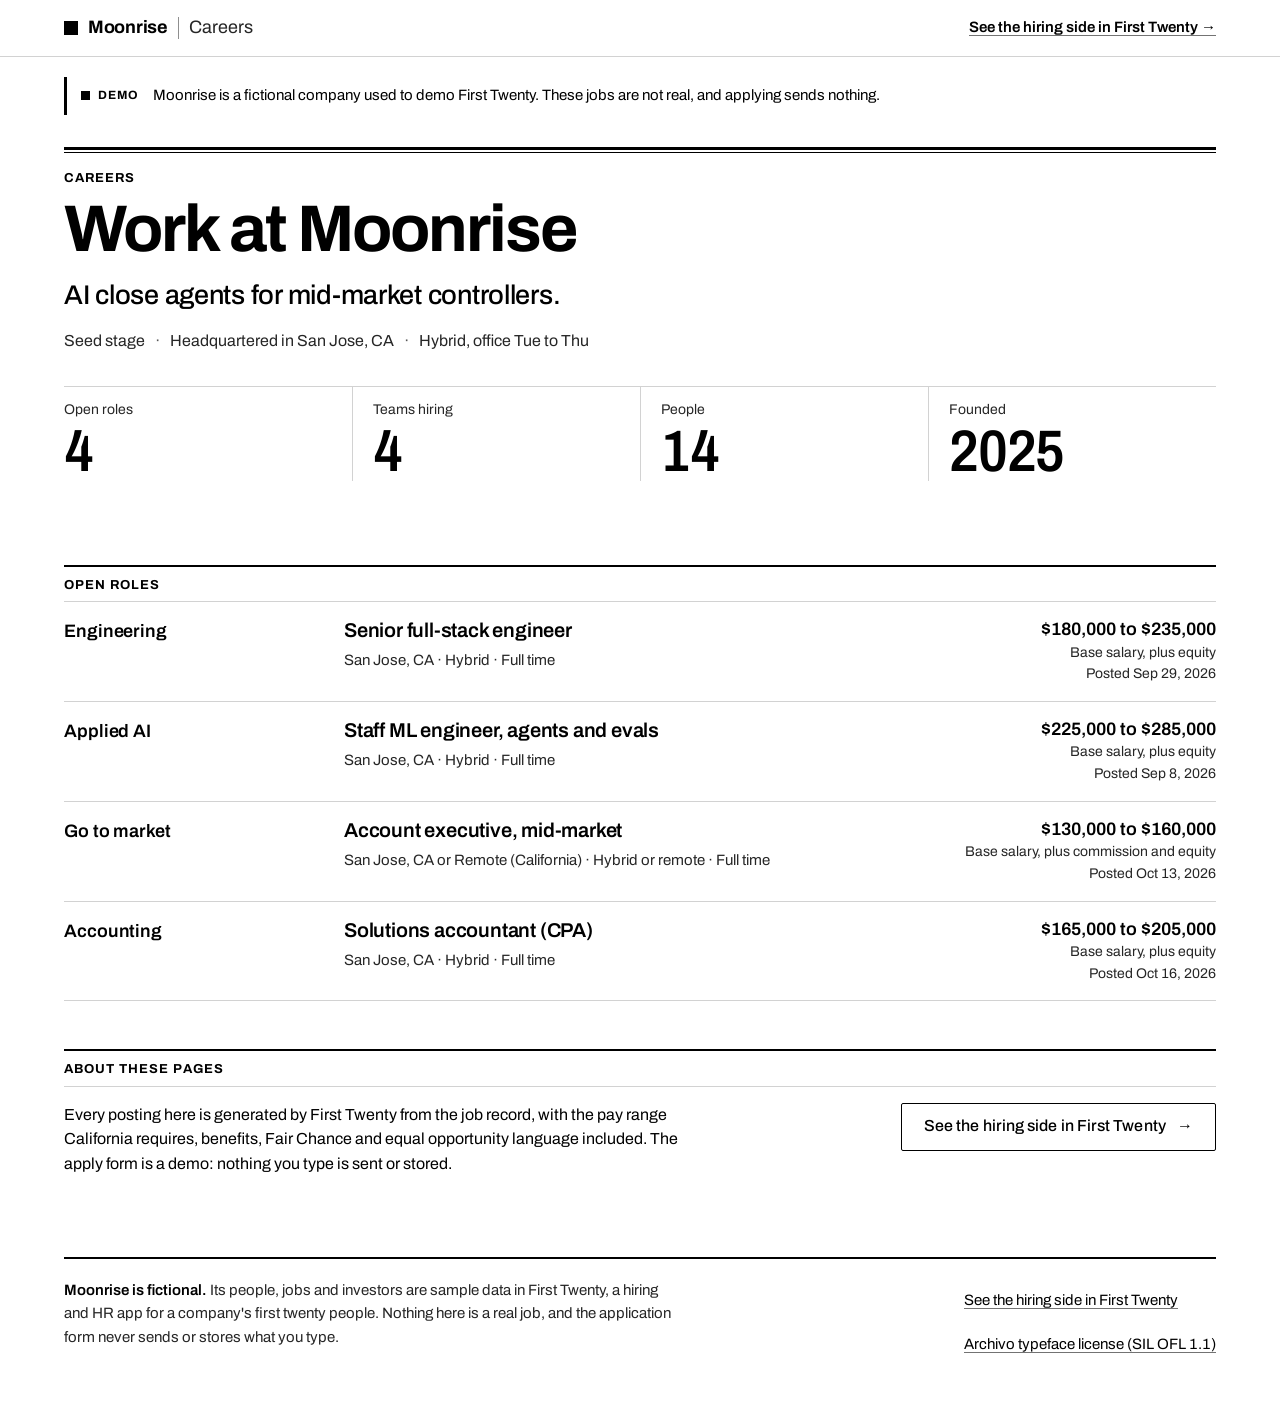
==== careers/index.html @ 11787e9f "Publish site build Co-Authored-By: Claude Sonnet 5.5 <noreply@anthropic.com>" ====
<!doctype html>
<html lang="en">
<head>
<meta charset="utf-8">
<meta name="viewport" content="width=device-width, initial-scale=1">
<meta name="color-scheme" content="light dark">
<meta name="robots" content="noindex, nofollow">
<meta name="description" content="Open roles at Moonrise, a fictional company used to demo First Twenty.">
<title>Careers at Moonrise (demo)</title>
<link rel="icon" href="data:,">
<link rel="stylesheet" href="assets/careers.css">
</head>
<body>
<a class="skip" href="#main">Skip to main content</a>
<header class="masthead">
<div class="wrap masthead__bar">
<a class="brand" href="index.html"><span class="brand__mark" aria-hidden="true"></span><span class="brand__name">Moonrise</span><span class="brand__sub">Careers</span></a>
<nav class="masthead__nav" aria-label="Demo">
<a class="masthead__demo" href="../index.html#hiring.jobs">See the hiring side in First Twenty<span aria-hidden="true">&nbsp;→</span></a>
</nav>
</div>
</header>
<main id="main" tabindex="-1">
<div class="wrap">
<p class="fiction"><span class="fiction__tag">Demo</span><span>Moonrise is a fictional company used to demo First Twenty. These jobs are not real, and applying sends nothing.</span></p>
<div class="pagehead">
<p class="kicker">Careers</p>
<h1 class="pagehead__title">Work at Moonrise</h1>
<p class="lede">AI close agents for mid-market controllers.</p>
<ul class="facts-line"><li>Seed stage</li><li>Headquartered in San Jose, CA</li><li>Hybrid, office Tue to Thu</li></ul>
<dl class="figures">
<div><dt>Open roles</dt><dd>4</dd></div>
<div><dt>Teams hiring</dt><dd>4</dd></div>
<div><dt>People</dt><dd>14</dd></div>
<div><dt>Founded</dt><dd>2025</dd></div>
</dl>
</div>
<section class="section" aria-labelledby="roles-h">
<div class="section__head"><h2 class="label" id="roles-h">Open roles</h2></div>
<section class="team" aria-labelledby="team-d-eng">
<div class="team__head">
<h3 class="team__name" id="team-d-eng">Engineering</h3>
</div>
<ul class="roles">
<li class="role">
<div class="role__main">
<h4 class="role__title"><a class="role__link" href="jobs/senior-full-stack-engineer.html">Senior full-stack engineer</a></h4>
<p class="role__meta">San Jose, CA · Hybrid · Full time</p>
</div>
<div class="role__side">
<p class="role__pay"><span class="vh">Pay range: </span>$180,000 to $235,000</p>
<p class="role__note">Base salary, plus equity</p>
<p class="role__posted">Posted <time datetime="2026-09-29">Sep 29, 2026</time></p>
</div>
</li>
</ul>
</section>
<section class="team" aria-labelledby="team-d-ai">
<div class="team__head">
<h3 class="team__name" id="team-d-ai">Applied AI</h3>
</div>
<ul class="roles">
<li class="role">
<div class="role__main">
<h4 class="role__title"><a class="role__link" href="jobs/staff-ml-engineer-agents-and-evals.html">Staff ML engineer, agents and evals</a></h4>
<p class="role__meta">San Jose, CA · Hybrid · Full time</p>
</div>
<div class="role__side">
<p class="role__pay"><span class="vh">Pay range: </span>$225,000 to $285,000</p>
<p class="role__note">Base salary, plus equity</p>
<p class="role__posted">Posted <time datetime="2026-09-08">Sep 8, 2026</time></p>
</div>
</li>
</ul>
</section>
<section class="team" aria-labelledby="team-d-gtm">
<div class="team__head">
<h3 class="team__name" id="team-d-gtm">Go to market</h3>
</div>
<ul class="roles">
<li class="role">
<div class="role__main">
<h4 class="role__title"><a class="role__link" href="jobs/account-executive-mid-market.html">Account executive, mid-market</a></h4>
<p class="role__meta">San Jose, CA or Remote (California) · Hybrid or remote · Full time</p>
</div>
<div class="role__side">
<p class="role__pay"><span class="vh">Pay range: </span>$130,000 to $160,000</p>
<p class="role__note">Base salary, plus commission and equity</p>
<p class="role__posted">Posted <time datetime="2026-10-13">Oct 13, 2026</time></p>
</div>
</li>
</ul>
</section>
<section class="team" aria-labelledby="team-d-acct">
<div class="team__head">
<h3 class="team__name" id="team-d-acct">Accounting</h3>
</div>
<ul class="roles">
<li class="role">
<div class="role__main">
<h4 class="role__title"><a class="role__link" href="jobs/solutions-accountant-cpa.html">Solutions accountant (CPA)</a></h4>
<p class="role__meta">San Jose, CA · Hybrid · Full time</p>
</div>
<div class="role__side">
<p class="role__pay"><span class="vh">Pay range: </span>$165,000 to $205,000</p>
<p class="role__note">Base salary, plus equity</p>
<p class="role__posted">Posted <time datetime="2026-10-16">Oct 16, 2026</time></p>
</div>
</li>
</ul>
</section>
</section>
<section class="section about" aria-labelledby="about-h">
<div class="section__head"><h2 class="label" id="about-h">About these pages</h2></div>
<div class="about__grid">
<p class="about__text">Every posting here is generated by First Twenty from the job record, with the pay range California requires, benefits, Fair Chance and equal opportunity language included. The apply form is a demo: nothing you type is sent or stored.</p>
<p class="about__action"><a class="btn btn--secondary btn--lg" href="../index.html#hiring.jobs">See the hiring side in First Twenty<span aria-hidden="true">&nbsp;→</span></a></p>
</div>
</section>
</div>
</main>
<footer class="foot">
<div class="wrap">
<div class="foot__grid">
<p class="foot__note"><strong>Moonrise is fictional.</strong> Its people, jobs and investors are sample data in First Twenty, a hiring and HR app for a company's first twenty people. Nothing here is a real job, and the application form never sends or stores what you type.</p>
<ul class="foot__links">
<li><a href="../index.html#hiring.jobs">See the hiring side in First Twenty</a></li>
<li><a href="assets/LICENSE-Archivo.txt">Archivo typeface license (SIL OFL 1.1)</a></li>
</ul>
</div>
</div>
</footer>
</body>
</html>
---- careers/assets/careers.css ----
/*
  Careers pages (src/careers/render.ts): the static demo site (scripts/careers/build.ts) and the server's
  live careers pages (server/src/careers/routes.ts, served at /assets/careers.css on a careers host).
  First Twenty's default look, "Swiss precision" (src/themes/sleek.css), restated for public pages.
  Tokens and rules are copied, not imported.

  White ground, true-black ink, one grotesk (Archivo), square corners. Structure comes from rules:
  a page head opens under a thick-and-thin rule (3px ink, 2px paper, 1px ink); a 2px ink rule starts a
  section with a tracked uppercase micro-label under it; 1px light rules divide rows. One accent
  (ultramarine) for action and the focus ring. Status is a square marker and a word. Figures are
  tabular; big figures are set semi-condensed on Archivo's width axis.

  Public-page sizes: 16px body (the app's 14px is for dense screens), every target at least 44px, and
  rem/em units throughout so text zoom and 200% page zoom reflow instead of clipping.
*/

@font-face {
  font-family: "Archivo Variable";
  font-style: normal;
  font-display: swap;
  font-weight: 100 900;
  font-stretch: 62% 125%;
  src:
    url("archivo-latin-standard-normal.woff2") format("woff2-variations"),
    url("archivo-latin-standard-normal.woff2") format("woff2");
  unicode-range: U+0000-00FF, U+0131, U+0152-0153, U+02BB-02BC, U+02C6, U+02DA, U+02DC, U+0304, U+0308, U+0329, U+2000-206F, U+20AC, U+2122, U+2191, U+2193, U+2212, U+2215, U+FEFF, U+FFFD;
}

:root {
  --paper: #ffffff;
  --surface-2: #f2f2f2;
  --ink: #000000;
  --ink-2: #262626;
  --ink-3: #575757;
  --line: #d2d2d2;
  --line-strong: #8f8f8f;
  --control-border: #767676;
  --accent: #0035cc;
  --accent-hover: #002799;
  --accent-ink: #ffffff;
  --good: #0e6b35;
  --bad: #c2170c;
  --focus: #0035cc;
  --rule: #000000;
  --hover: rgb(0 0 0 / 0.045);
  --press: rgb(0 0 0 / 0.1);
  --selection: rgb(0 53 204 / 0.2);
  --focus-fill: rgb(0 53 204 / 0.06);
  --link-line: rgb(0 0 0 / 0.55);
  --w-regular: 400;
  --w-medium: 500;
  --w-semi: 600;
  --w-bold: 700;
  --figure-stretch: 84%;
  --font: "Archivo Variable", "Helvetica Neue", Arial, system-ui, sans-serif;
  color-scheme: light;
}

/* Dark, designed rather than inverted (the sleek dark tokens): a warm charcoal ground, rows that stay
   visible, near-white section rules, a mid ultramarine fill with white words for the primary action, a
   light tint of the same blue for the focus ring, and weights a step thinner so light words do not bloom. */
@media (prefers-color-scheme: dark) {
  :root {
    --paper: #141413;
    --surface-2: #1f1f1d;
    --ink: #f3f2ee;
    --ink-2: #dddcd6;
    --ink-3: #aaa9a2;
    --line: #3a3a37;
    --line-strong: #7c7b75;
    --control-border: #8e8d86;
    --accent: #2766d2;
    --accent-hover: #1d55b5;
    --accent-ink: #ffffff;
    --good: #56c78f;
    --bad: #ff7468;
    --focus: #86b3ff;
    --rule: #f3f2ee;
    --hover: rgb(255 255 255 / 0.06);
    --press: rgb(255 255 255 / 0.13);
    --selection: rgb(134 179 255 / 0.3);
    --focus-fill: rgb(134 179 255 / 0.1);
    --link-line: rgb(243 242 238 / 0.55);
    --w-regular: 370;
    --w-medium: 460;
    --w-semi: 560;
    --w-bold: 660;
    color-scheme: dark;
  }
}

/* ---------- Base ------------------------------------------------------------------------------ */

*,
*::before,
*::after {
  box-sizing: border-box;
}

html {
  -webkit-text-size-adjust: 100%;
  text-size-adjust: 100%;
}

@media (prefers-reduced-motion: no-preference) {
  html {
    scroll-behavior: smooth;
  }
}

body {
  margin: 0;
  background: var(--paper);
  color: var(--ink);
  font-family: var(--font);
  font-size: 1rem;
  font-weight: var(--w-regular);
  line-height: 1.55;
  font-variant-numeric: tabular-nums;
  overflow-wrap: break-word;
  -webkit-font-smoothing: antialiased;
}

::selection {
  background: var(--selection);
}

strong,
b {
  font-weight: var(--w-semi);
}

h1,
h2,
h3,
h4 {
  font-weight: var(--w-semi);
  letter-spacing: -0.005em;
  text-wrap: balance;
}

a {
  color: var(--ink);
  text-decoration-line: underline;
  text-decoration-thickness: 1px;
  text-decoration-color: var(--link-line);
  text-underline-offset: 3px;
}

a:hover {
  text-decoration-thickness: 2px;
  text-decoration-color: currentColor;
}

/* Focus: a square 2px accent ring with a 2px paper gap, everywhere. */
:focus-visible {
  outline: 2px solid var(--focus);
  outline-offset: 2px;
  border-radius: 0;
}

main:focus,
[tabindex="-1"]:focus {
  outline: none;
}

.vh {
  position: absolute !important;
  width: 1px;
  height: 1px;
  padding: 0;
  margin: -1px;
  overflow: hidden;
  clip: rect(0 0 0 0);
  white-space: nowrap;
  border: 0;
}

.wrap {
  width: 100%;
  max-width: 76rem;
  margin-inline: auto;
  padding-inline: 1rem;
}

@media (min-width: 48em) {
  .wrap {
    padding-inline: 2rem;
  }
}

.skip {
  position: absolute;
  top: 0.5rem;
  left: 0.5rem;
  z-index: 10;
  display: inline-flex;
  align-items: center;
  min-height: 44px;
  padding: 0.5rem 1rem;
  background: var(--ink);
  color: var(--paper);
  font-weight: var(--w-semi);
  text-decoration: none;
  transform: translateY(calc(-100% - 1rem));
}

.skip:focus {
  transform: none;
  outline: 2px solid var(--focus);
  outline-offset: 2px;
}

/* ---------- Masthead -------------------------------------------------------------------------- */

.masthead {
  border-bottom: 1px solid var(--line);
}

.masthead__bar {
  display: flex;
  flex-wrap: wrap;
  align-items: center;
  justify-content: space-between;
  gap: 0 1.5rem;
  padding-block: 0.375rem;
}

.brand {
  display: inline-flex;
  align-items: center;
  gap: 0.625rem;
  min-height: 44px;
  color: var(--ink);
  text-decoration: none;
  font-size: 1.125rem;
  line-height: 1.2;
}

.brand:hover {
  text-decoration: none;
}

.brand:hover .brand__name {
  text-decoration: underline 2px;
  text-underline-offset: 4px;
}

.brand__mark {
  flex: none;
  width: 0.875rem;
  height: 0.875rem;
  background: var(--ink);
}

.brand__name {
  font-weight: var(--w-bold);
  letter-spacing: -0.015em;
}

.brand__sub {
  padding-left: 0.625rem;
  border-left: 1px solid var(--line-strong);
  color: var(--ink-2);
}

.masthead__demo {
  display: inline-flex;
  align-items: center;
  min-height: 44px;
  font-size: 0.9375rem;
  font-weight: var(--w-semi);
}

/* ---------- Fictional-company notice ------------------------------------------------------------ */

.fiction {
  display: flex;
  flex-wrap: wrap;
  align-items: baseline;
  gap: 0.25rem 0.875rem;
  margin: 1.25rem 0 0;
  padding: 0.5rem 0 0.5rem 0.875rem;
  border-left: 3px solid var(--ink);
  font-size: 0.9375rem;
  line-height: 1.45;
}

.fiction__tag {
  display: inline-flex;
  align-items: center;
  gap: 0.5rem;
  font-size: 0.75rem;
  font-weight: var(--w-bold);
  letter-spacing: 0.08em;
  text-transform: uppercase;
}

.fiction__tag::before {
  content: "";
  width: 0.5625rem;
  height: 0.5625rem;
  background: var(--ink);
}

/* ---------- Page head: the thick-and-thin rule -------------------------------------------------- */

.pagehead {
  position: relative;
  margin-top: 2rem;
  padding-top: 1.25rem;
  padding-bottom: 2.25rem;
  border-top: 3px solid var(--rule);
}

/* The thin rule: 1px, 2px under the thick one. A border rather than a shadow, so forced colors keep it. */
.pagehead::before {
  content: "";
  position: absolute;
  top: 2px;
  right: 0;
  left: 0;
  border-top: 1px solid var(--rule);
}

.kicker {
  margin: 0 0 0.625rem;
  font-size: 0.8125rem;
  font-weight: var(--w-bold);
  letter-spacing: 0.08em;
  line-height: 1.25;
  text-transform: uppercase;
}

.pagehead__title {
  margin: 0;
  font-size: clamp(2.25rem, 1.4rem + 3.4vw, 4.25rem);
  font-weight: var(--w-bold);
  line-height: 1.02;
  letter-spacing: -0.03em;
}

.lede {
  max-width: 38ch;
  margin: 1rem 0 0;
  font-size: clamp(1.25rem, 1.05rem + 0.8vw, 1.75rem);
  font-weight: var(--w-medium);
  line-height: 1.25;
  letter-spacing: -0.01em;
}

.facts-line {
  display: flex;
  flex-wrap: wrap;
  gap: 0.25rem 0;
  margin: 1rem 0 0;
  padding: 0;
  list-style: none;
  color: var(--ink-2);
}

.facts-line li:not(:last-child)::after {
  content: "·";
  padding-inline: 0.625rem;
  color: var(--ink-3);
}

/* On a phone the facts stack, one per line, without separators left dangling at line ends. */
@media (max-width: 39.99em) {
  .facts-line {
    flex-direction: column;
  }

  .facts-line li:not(:last-child)::after {
    content: none;
  }
}

/* Big figures: semi-condensed numerals with sentence-case labels, divided by 1px rules. */
.figures {
  display: grid;
  grid-template-columns: repeat(2, minmax(0, 1fr));
  margin: 2rem 0 0;
  border-top: 1px solid var(--line);
}

@media (min-width: 40em) {
  .figures {
    grid-template-columns: repeat(4, minmax(0, 1fr));
  }
}

.figures > div {
  padding: 0.75rem 1rem 0 0;
}

@media (min-width: 40em) {
  .figures > div + div {
    padding-left: 1.25rem;
    border-left: 1px solid var(--line);
  }
}

@media (max-width: 39.99em) {
  .figures > div:nth-child(even) {
    padding-left: 1rem;
    border-left: 1px solid var(--line);
  }

  .figures > div:nth-child(n + 3) {
    margin-top: 0.75rem;
    border-top: 1px solid var(--line);
  }
}

.figures dt {
  font-size: 0.875rem;
  color: var(--ink-2);
}

.figures dd {
  margin: 0.125rem 0 0;
  font-size: clamp(2.5rem, 1.9rem + 2.2vw, 3.75rem);
  font-weight: var(--w-semi);
  font-stretch: var(--figure-stretch);
  font-variant-numeric: tabular-nums lining-nums;
  line-height: 1;
  letter-spacing: -0.02em;
}

/* ---------- Sections: 2px rule, uppercase micro-label ------------------------------------------- */

.section {
  margin-top: 3rem;
  border-top: 2px solid var(--rule);
}

.section__head {
  display: flex;
  flex-wrap: wrap;
  align-items: baseline;
  justify-content: space-between;
  gap: 0.25rem 1rem;
  padding: 0.625rem 0 0.5rem;
  border-bottom: 1px solid var(--line);
}

.label {
  margin: 0;
  font-size: 0.8125rem;
  font-weight: var(--w-bold);
  letter-spacing: 0.08em;
  line-height: 1.25;
  text-transform: uppercase;
}

/* ---------- Open roles ------------------------------------------------------------------------- */

.team {
  display: grid;
  grid-template-columns: minmax(0, 1fr);
  border-bottom: 1px solid var(--line);
}

@media (min-width: 56em) {
  .team {
    grid-template-columns: 15rem minmax(0, 1fr);
    column-gap: 2.5rem;
  }
}

.team__head {
  padding: 1.125rem 0 0.25rem;
}

.team__name {
  margin: 0;
  font-size: 1.125rem;
  line-height: 1.3;
}

.team__count {
  margin: 0.125rem 0 0;
  font-size: 0.875rem;
  color: var(--ink-2);
}

.roles {
  margin: 0;
  padding: 0;
  list-style: none;
}

/* A role row is one big target: the title link stretches over the whole row. The row keeps to the
   column, so its rules, hover fill and focus ring line up with every other rule on the page. */
.role {
  position: relative;
  display: grid;
  grid-template-columns: minmax(0, 1fr);
  gap: 0.5rem 2rem;
  margin-inline: 0;
  padding: 1rem 0;
  border-top: 1px solid var(--line);
  transition: background-color 90ms linear;
}

.role:first-child {
  border-top: 0;
}

@media (max-width: 55.99em) {
  .role:first-child {
    border-top: 1px solid var(--line);
  }
}

@media (min-width: 40em) {
  .role {
    grid-template-columns: minmax(0, 1fr) auto;
    align-items: start;
  }

  .role__side {
    text-align: right;
  }
}

.role:hover {
  background: var(--hover);
}

.role:active {
  background: var(--press);
}

.role__title {
  margin: 0;
  font-size: 1.25rem;
  line-height: 1.25;
  letter-spacing: -0.01em;
}

.role__link {
  color: var(--ink);
  text-decoration: none;
}

.role__link::after {
  content: "";
  position: absolute;
  inset: 0;
}

.role:hover .role__link {
  text-decoration: underline 2px;
  text-underline-offset: 4px;
}

@supports selector(:has(a)) {
  /* The ring sits on the row's own edge and a light accent tint fills it, so the focused row reads as
     a selected cell while its text stays on the column line. */
  .role:has(.role__link:focus-visible) {
    outline: 2px solid var(--focus);
    outline-offset: 0;
    background: var(--focus-fill);
  }

  .role__link:focus-visible {
    outline: none;
  }
}

.role__meta {
  margin: 0.375rem 0 0;
  color: var(--ink-2);
  font-size: 0.9375rem;
}

.role__side p {
  margin: 0;
}

.role__pay {
  font-size: 1.125rem;
  font-weight: var(--w-semi);
  line-height: 1.3;
}

.role__note,
.role__posted {
  font-size: 0.875rem;
  color: var(--ink-2);
}

.empty {
  padding: 1.5rem 0;
}

.about__grid {
  display: grid;
  gap: 1rem 3rem;
  padding-top: 1rem;
}

@media (min-width: 56em) {
  .about__grid {
    grid-template-columns: minmax(0, 40rem) auto;
    justify-content: space-between;
    align-items: start;
  }
}

.about__text,
.about__action {
  margin: 0;
}

/* ---------- Buttons ---------------------------------------------------------------------------- */

.btn {
  display: inline-flex;
  align-items: center;
  justify-content: center;
  gap: 0.5rem;
  min-height: 44px;
  padding: 0.625rem 1.125rem;
  border: 1px solid transparent;
  border-radius: 2px;
  background: transparent;
  color: var(--ink);
  font: inherit;
  font-size: 1rem;
  font-weight: var(--w-medium);
  line-height: 1.15;
  letter-spacing: 0.005em;
  text-align: center;
  text-decoration: none;
  cursor: pointer;
  transition:
    background-color 90ms linear,
    border-color 90ms linear,
    color 90ms linear;
}

.btn:hover {
  text-decoration: none;
}

.btn:active {
  transform: translateY(1px);
}

.btn--lg {
  min-height: 48px;
  padding-inline: 1.375rem;
}

.btn--primary {
  background: var(--accent);
  border-color: var(--accent);
  color: var(--accent-ink);
  font-weight: var(--w-semi);
}

.btn--primary:hover {
  background: var(--accent-hover);
  border-color: var(--accent-hover);
}

.btn--primary:active {
  background: var(--ink);
  border-color: var(--ink);
  color: var(--paper);
}

/* An accent ring on an accent fill reads as a slightly bigger button: ink ring across the paper gap. */
.btn--primary:focus-visible {
  outline-color: var(--ink);
}

.btn--secondary {
  border-color: var(--ink);
}

.btn--secondary:hover,
.btn--ghost:hover {
  background: var(--hover);
  border-color: var(--ink);
}

.btn--secondary:active,
.btn--ghost:active {
  background: var(--ink);
  border-color: var(--ink);
  color: var(--paper);
}

.btn--ghost {
  border-color: var(--line-strong);
}

.btn--block {
  display: flex;
  width: 100%;
}

/* ---------- Job page --------------------------------------------------------------------------- */

.crumbs {
  margin: 1rem 0 0;
}

.back {
  display: inline-flex;
  align-items: center;
  min-height: 44px;
  font-size: 0.9375rem;
  font-weight: var(--w-semi);
}

.pagehead--job {
  display: flex;
  flex-wrap: wrap;
  align-items: flex-end;
  justify-content: space-between;
  gap: 1.5rem 2.5rem;
  margin-top: 0.75rem;
}

.pagehead__text {
  flex: 1 1 28rem;
  min-width: 0;
}

.pagehead--job .pagehead__title {
  max-width: 24ch;
  font-size: clamp(2rem, 1.35rem + 2.4vw, 3.25rem);
  line-height: 1.05;
  letter-spacing: -0.025em;
}

.subtitle {
  margin: 0.875rem 0 0;
  font-size: 1.125rem;
  line-height: 1.4;
}

.job {
  display: grid;
  grid-template-columns: minmax(0, 1fr);
  grid-template-areas:
    "facts"
    "posting";
}

.facts {
  grid-area: facts;
}

.posting {
  grid-area: posting;
}

@media (min-width: 60em) {
  .job {
    grid-template-columns: minmax(0, 1fr) 19rem;
    grid-template-areas: "posting facts";
    column-gap: 5rem;
  }

  /* The 1px rule that runs down the gutter between the main and side columns. */
  .facts {
    position: relative;
  }

  .facts::before {
    content: "";
    position: absolute;
    top: 0;
    bottom: 0;
    left: -2.5rem;
    width: 1px;
    background: var(--line);
  }
}

@media (min-width: 60em) and (min-height: 40em) {
  .facts__inner {
    position: sticky;
    top: 1.5rem;
  }
}

.facts__inner {
  border-top: 2px solid var(--rule);
}

.facts__h {
  padding: 0.625rem 0 0.5rem;
  border-bottom: 1px solid var(--line);
}

.facts__list {
  margin: 0;
}

.facts__list > div {
  display: grid;
  grid-template-columns: 7rem minmax(0, 1fr);
  gap: 0.25rem 1rem;
  padding: 0.6875rem 0;
  border-bottom: 1px solid var(--line);
}

.facts__list dt {
  font-size: 0.875rem;
  color: var(--ink-2);
  line-height: 1.5;
}

.facts__list dd {
  margin: 0;
  font-weight: var(--w-semi);
  line-height: 1.4;
}

/* The way to apply stays in view with the sticky column. On narrower screens the facts sit right under
   the page head's own Apply button, so this one would only repeat it. */
.facts__apply {
  margin: 1.25rem 0 0;
}

@media (max-width: 59.99em) {
  .facts__apply {
    display: none;
  }
}

.facts__list > .facts__pay {
  grid-template-columns: minmax(0, 1fr);
  padding-block: 0.75rem 0.875rem;
}

.fig {
  display: block;
  font-size: clamp(1.625rem, 1.4rem + 0.6vw, 1.875rem);
  font-weight: var(--w-semi);
  font-stretch: var(--figure-stretch);
  font-variant-numeric: tabular-nums lining-nums;
  line-height: 1.1;
  letter-spacing: -0.015em;
}

.facts__sub {
  display: block;
  margin-top: 0.25rem;
  font-size: 0.875rem;
  font-weight: var(--w-regular);
  color: var(--ink-2);
}

/* Status: a square marker and a word, in the status hue. */
.status {
  display: inline-flex;
  align-items: baseline;
  gap: 0.5rem;
  font-weight: var(--w-semi);
}

.status__mark {
  flex: none;
  width: 0.625rem;
  height: 0.625rem;
  background: currentColor;
}

.status--good {
  color: var(--good);
}

/* Posting body */
.posting {
  max-width: 44rem;
  margin-top: 2.25rem;
  font-size: 1.0625rem;
  line-height: 1.6;
}

@media (min-width: 60em) {
  .posting {
    margin-top: 0;
  }
}

.posting p {
  margin: 0 0 1rem;
}

.psec {
  margin-top: 2.25rem;
  border-top: 2px solid var(--rule);
}

.psec:first-child {
  margin-top: 0;
}

.psec__h {
  margin: 0 0 1rem;
  padding: 0.625rem 0 0.5rem;
  border-bottom: 1px solid var(--line);
  font-size: 0.8125rem;
  font-weight: var(--w-bold);
  letter-spacing: 0.08em;
  line-height: 1.25;
  text-transform: uppercase;
}

.pblock {
  margin-top: 1.75rem;
}

.pblock--lead p:first-child {
  font-size: clamp(1.1875rem, 1.1rem + 0.4vw, 1.375rem);
  font-weight: var(--w-medium);
  line-height: 1.4;
  letter-spacing: -0.005em;
}

.pblock--after {
  padding-top: 1rem;
  border-top: 1px solid var(--line);
}

.psec--fine {
  font-size: 0.9375rem;
  color: var(--ink-2);
}

.ticks {
  margin: 0 0 1rem;
  padding: 0;
  list-style: none;
}

.ticks li {
  position: relative;
  margin-bottom: 0.625rem;
  padding-left: 1.375rem;
}

.ticks li::before {
  content: "";
  position: absolute;
  top: 0.62em;
  left: 0;
  width: 0.4375rem;
  height: 0.4375rem;
  background: var(--ink);
}

/* ---------- Apply ------------------------------------------------------------------------------ */

.apply {
  margin-top: 4rem;
  border-top: 2px solid var(--rule);
  scroll-margin-top: 1rem;
}

.apply__grid {
  display: grid;
  grid-template-columns: minmax(0, 1fr);
  gap: 1.25rem 5rem;
  padding-top: 0.625rem;
}

@media (min-width: 60em) {
  .apply__grid {
    grid-template-columns: minmax(0, 1fr) minmax(0, 40rem);
  }
}

.apply__h {
  margin: 0;
}

.apply__h .label {
  display: block;
}

.apply__title {
  display: block;
  margin-top: 1rem;
  font-size: clamp(1.75rem, 1.3rem + 1.6vw, 2.5rem);
  font-weight: var(--w-bold);
  line-height: 1.08;
  letter-spacing: -0.025em;
  text-transform: none;
}

.apply__meta {
  margin: 0.875rem 0 0;
  color: var(--ink-2);
  line-height: 1.45;
}

.apply__pay {
  margin: 1.25rem 0 0;
  padding-top: 0.75rem;
  border-top: 1px solid var(--line);
}

/* On a phone the form follows the title straight away; the pay is already in the facts above. */
@media (max-width: 59.99em) {
  .apply__pay {
    display: none;
  }
}

@media (min-width: 60em) and (min-height: 40em) {
  .apply__intro {
    align-self: stretch;
  }

  .apply__sticky {
    position: sticky;
    top: 1.5rem;
  }
}

.apply__body {
  padding-top: 0.25rem;
}

.demo-note {
  margin: 0 0 2rem;
  padding: 0.25rem 0 0.25rem 1rem;
  border-left: 3px solid var(--ink);
}

.demo-note p {
  margin: 0.375rem 0 0;
  color: var(--ink-2);
}

.demo-note .demo-note__lead {
  margin: 0;
  color: var(--ink);
  font-size: 1.1875rem;
  font-weight: var(--w-semi);
  line-height: 1.3;
}

.form__req {
  margin: 0 0 1.25rem;
  font-size: 0.9375rem;
  color: var(--ink-2);
}

.field {
  margin-bottom: 1.5rem;
}

.field__label {
  display: block;
  margin-bottom: 0.375rem;
  font-weight: var(--w-semi);
  line-height: 1.35;
}

.opt {
  font-weight: var(--w-regular);
  color: var(--ink-2);
}

.field__hint {
  margin: 0 0 0.5rem;
  font-size: 0.9375rem;
  line-height: 1.45;
  color: var(--ink-2);
}

.input {
  display: block;
  width: 100%;
  min-height: 48px;
  padding: 0.625rem 0.75rem;
  border: 1px solid var(--control-border);
  border-radius: 2px;
  background: var(--paper);
  color: var(--ink);
  font: inherit;
  font-size: 1rem;
  line-height: 1.4;
  transition: border-color 90ms linear;
}

.textarea {
  min-height: 9.5rem;
  resize: vertical;
  line-height: 1.5;
}

.input:hover {
  border-color: var(--ink);
}

/* Focus hugs the field: a square 2px accent ring over the border. */
.input:focus,
.input:focus-visible {
  border-color: var(--focus);
  outline: 2px solid var(--focus);
  outline-offset: -1px;
  border-radius: 2px;
}

/* An error says so on the field too: a 2px red frame (the message under it says what is wrong). */
.input[aria-invalid="true"],
.input[aria-invalid="true"]:hover {
  border-color: var(--bad);
  box-shadow: inset 0 0 0 1px var(--bad);
}

.file {
  display: block;
  width: 100%;
  max-width: 100%;
  padding: 0.125rem 0;
  color: var(--ink-2);
  font: inherit;
  font-size: 0.9375rem;
}

.file::file-selector-button {
  min-height: 44px;
  margin-right: 0.875rem;
  padding: 0.5rem 1.125rem;
  border: 1px solid var(--ink);
  border-radius: 2px;
  background: transparent;
  color: var(--ink);
  font: inherit;
  font-weight: var(--w-medium);
  cursor: pointer;
  transition: background-color 90ms linear;
}

.file:hover::file-selector-button {
  background: var(--hover);
}

.file[aria-invalid="true"]::file-selector-button {
  border-color: var(--bad);
  box-shadow: inset 0 0 0 1px var(--bad);
}

.field__error {
  display: flex;
  align-items: baseline;
  gap: 0.5rem;
  margin: 0.5rem 0 0;
  color: var(--bad);
  font-weight: var(--w-semi);
  line-height: 1.4;
}

.field__error::before {
  content: "";
  flex: none;
  width: 0.625rem;
  height: 0.625rem;
  background: currentColor;
}

.field__error[hidden] {
  display: none;
}

.errors {
  margin: 0 0 1.75rem;
  padding: 0.375rem 0 0.375rem 1rem;
  border-left: 3px solid var(--bad);
}

.errors[hidden] {
  display: none;
}

.errors__title {
  margin: 0 0 0.25rem;
  color: var(--bad);
  font-size: 1.125rem;
  line-height: 1.3;
}

.errors__list {
  margin: 0;
  padding: 0;
  list-style: none;
}

.errors__list a {
  display: inline-flex;
  align-items: center;
  min-height: 44px;
  color: var(--bad);
  font-weight: var(--w-semi);
  text-decoration-color: currentColor;
}

.selfid {
  margin: 2rem 0 1.75rem;
  padding-top: 1rem;
  border-top: 1px solid var(--line);
  font-size: 0.9375rem;
  color: var(--ink-2);
}

.selfid__h {
  margin: 0 0 0.375rem;
  color: var(--ink);
  font-size: 1rem;
}

.selfid p {
  margin: 0;
}

.form__actions {
  display: flex;
  flex-wrap: wrap;
  align-items: center;
  gap: 0.75rem 1.25rem;
}

.form__fine {
  margin: 0;
  font-size: 0.9375rem;
  color: var(--ink-2);
}

.done {
  padding: 0.25rem 0 0.25rem 1.25rem;
  border-left: 3px solid var(--good);
}

.done__status {
  margin: 0;
  font-size: 0.8125rem;
  letter-spacing: 0.08em;
  text-transform: uppercase;
}

.done__title {
  margin: 0.5rem 0 0.75rem;
  font-size: clamp(1.5rem, 1.25rem + 1vw, 2rem);
  font-weight: var(--w-bold);
  line-height: 1.15;
  letter-spacing: -0.02em;
}

.done p:not(.done__status) {
  margin: 0 0 0.875rem;
}

.done__actions {
  display: flex;
  flex-wrap: wrap;
  gap: 0.75rem;
  margin-top: 1.5rem;
}

/* ---------- Footer ----------------------------------------------------------------------------- */

.foot {
  margin-top: 5rem;
  padding-bottom: 2.5rem;
  font-size: 0.9375rem;
  color: var(--ink-2);
}

.foot__grid {
  display: grid;
  gap: 0.75rem 3rem;
  padding-top: 1.25rem;
  border-top: 2px solid var(--rule);
}


@media (min-width: 48em) {
  .foot__grid {
    grid-template-columns: minmax(0, 38rem) auto;
    justify-content: space-between;
  }
}

.foot__note {
  margin: 0;
}

.foot__note strong {
  color: var(--ink);
}

.foot__links {
  margin: 0;
  padding: 0;
  list-style: none;
}

.foot__links a {
  display: inline-flex;
  align-items: center;
  min-height: 44px;
}

/* ---------- Forced colors ---------------------------------------------------------------------- */

/* Windows High Contrast drops backgrounds and box shadows. The square markers are backgrounds, so they
   opt out and paint in the system text color; an invalid field gets a 3px frame instead of a shadow. */
@media (forced-colors: active) {
  .brand__mark,
  .fiction__tag::before,
  .status__mark,
  .ticks li::before,
  .field__error::before {
    forced-color-adjust: none;
    background: CanvasText;
  }

  .facts::before {
    forced-color-adjust: none;
    background: GrayText;
  }

  .input[aria-invalid="true"],
  .input[aria-invalid="true"]:hover {
    border: 3px solid CanvasText;
    box-shadow: none;
  }

  .file[aria-invalid="true"]::file-selector-button {
    border: 3px solid ButtonText;
    box-shadow: none;
  }

  .skip,
  .btn--primary {
    border: 1px solid;
  }
}

/* ---------- Motion ----------------------------------------------------------------------------- */

@media (prefers-reduced-motion: reduce) {
  *,
  *::before,
  *::after {
    transition: none !important;
    animation: none !important;
    scroll-behavior: auto !important;
  }

  .btn:active {
    transform: none;
  }
}
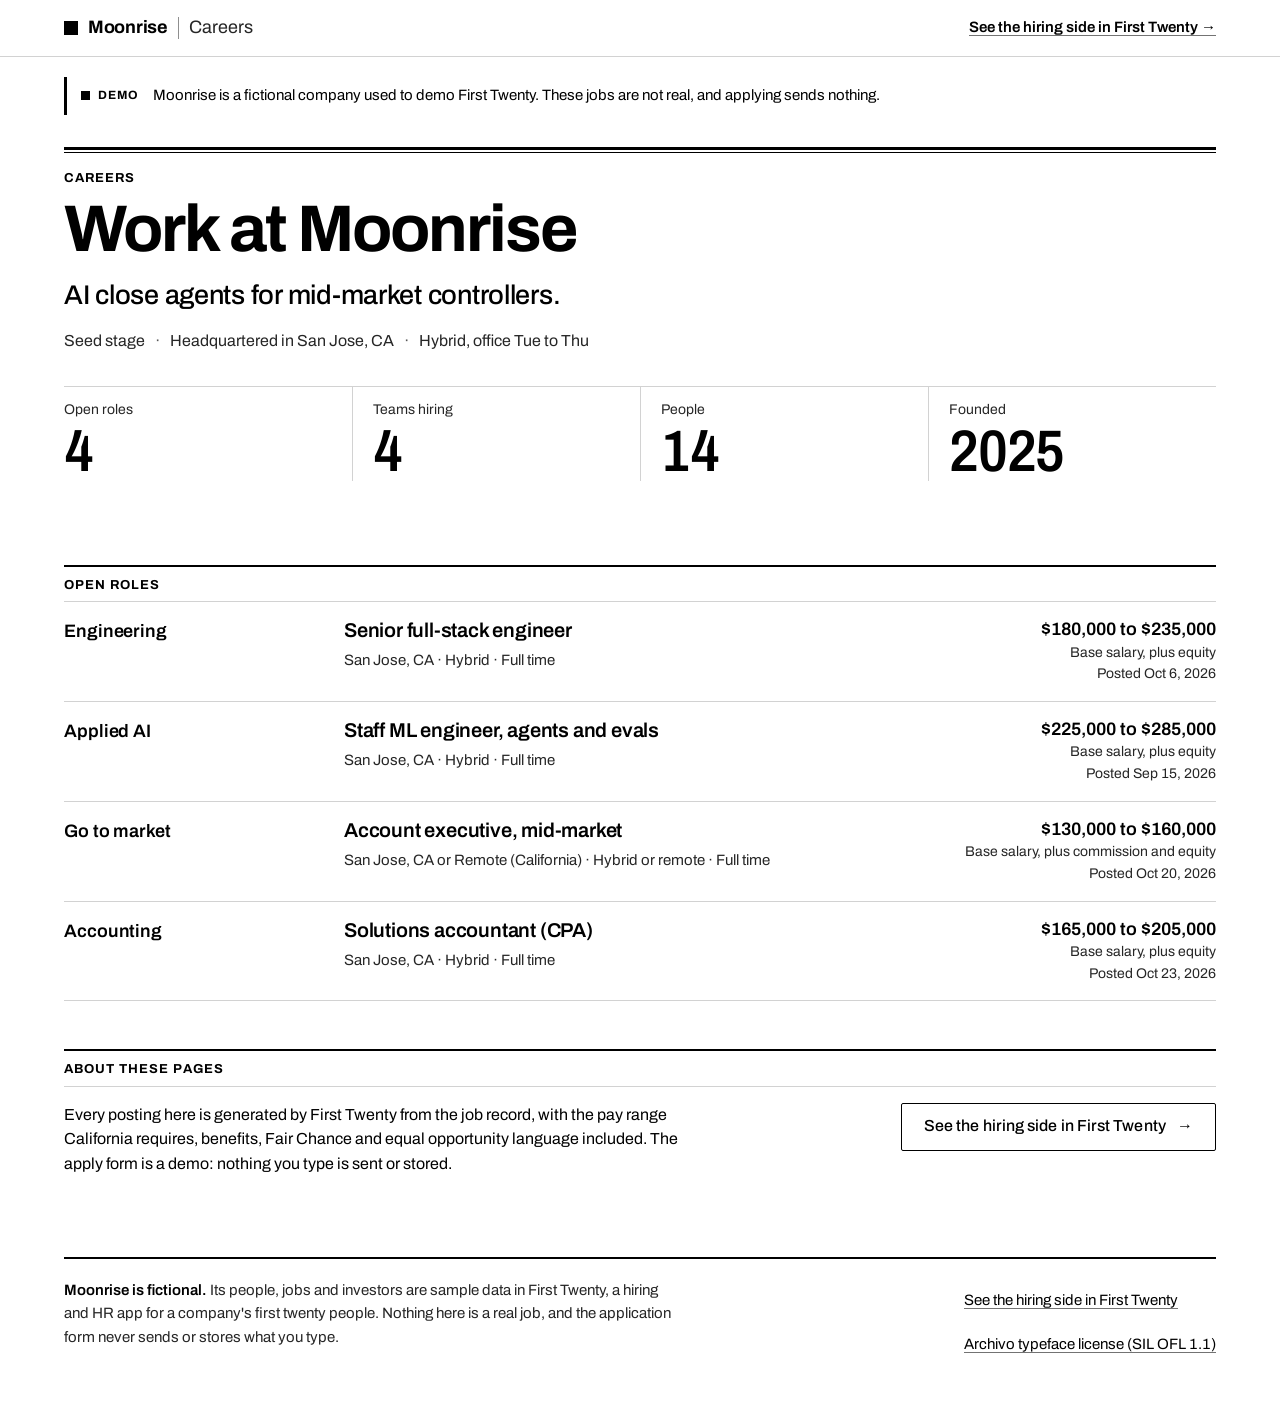
==== commit ff7d6a58: "Publish site build Co-Authored-By: Claude Sonnet 5.5 <noreply@anthropic.com>" ====
--- a/careers/index.html
+++ b/careers/index.html
@@ -50,7 +50,7 @@
 <div class="role__side">
 <p class="role__pay"><span class="vh">Pay range: </span>$180,000 to $235,000</p>
 <p class="role__note">Base salary, plus equity</p>
-<p class="role__posted">Posted <time datetime="2026-09-29">Sep 29, 2026</time></p>
+<p class="role__posted">Posted <time datetime="2026-10-06">Oct 6, 2026</time></p>
 </div>
 </li>
 </ul>
@@ -68,7 +68,7 @@
 <div class="role__side">
 <p class="role__pay"><span class="vh">Pay range: </span>$225,000 to $285,000</p>
 <p class="role__note">Base salary, plus equity</p>
-<p class="role__posted">Posted <time datetime="2026-09-08">Sep 8, 2026</time></p>
+<p class="role__posted">Posted <time datetime="2026-09-15">Sep 15, 2026</time></p>
 </div>
 </li>
 </ul>
@@ -86,7 +86,7 @@
 <div class="role__side">
 <p class="role__pay"><span class="vh">Pay range: </span>$130,000 to $160,000</p>
 <p class="role__note">Base salary, plus commission and equity</p>
-<p class="role__posted">Posted <time datetime="2026-10-13">Oct 13, 2026</time></p>
+<p class="role__posted">Posted <time datetime="2026-10-20">Oct 20, 2026</time></p>
 </div>
 </li>
 </ul>
@@ -104,7 +104,7 @@
 <div class="role__side">
 <p class="role__pay"><span class="vh">Pay range: </span>$165,000 to $205,000</p>
 <p class="role__note">Base salary, plus equity</p>
-<p class="role__posted">Posted <time datetime="2026-10-16">Oct 16, 2026</time></p>
+<p class="role__posted">Posted <time datetime="2026-10-23">Oct 23, 2026</time></p>
 </div>
 </li>
 </ul>
